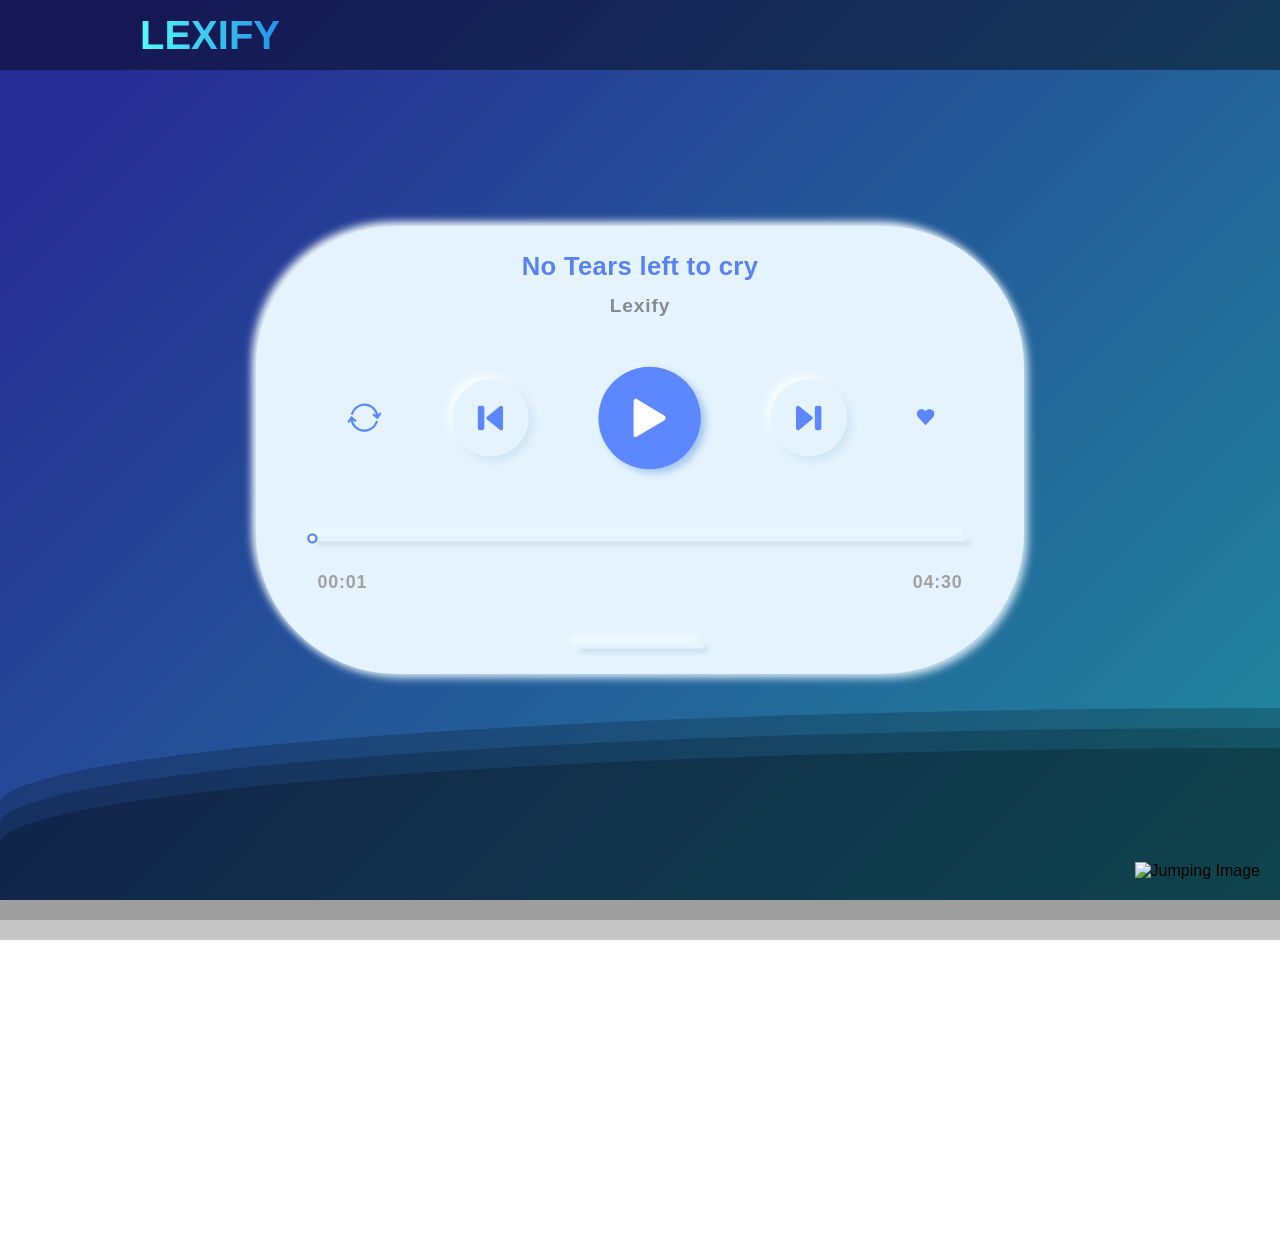
==== index.html @ 8f46570e "Update index.html" ====
<!DOCTYPE html>
<html lang="en">
<head>
    <meta charset="UTF-8">
    <meta name="viewport" content="width=device-width, initial-scale=1.0">
    <title>Lexify</title>
    <link rel="icon" href="logo2.png" />
    <link rel="stylesheet" href="styles.css">
</head>
<body>
    <div>
        <div class="wave"></div>
        <div class="wave"></div>
        <div class="wave"></div>
     </div>

     <nav>
            <div style="display: flex; align-items: center; gap: 0.5rem; margin-left: 2rem;">
                <img id="logo" height="60" alt="" src="logo.png" />
                <p style=" font: bold;   font-size: 40px; font-weight: 600; text-align: center; background: linear-gradient(to right, #50fff9, #2690e6);  background-clip: text !important; color: transparent; ">
                        LEXIFY 
                </p>
            </div>
            <div style="right: 0; display: none;">
              <button onclick="openPopup()">Download</button>
            </div>
     </nav>

     <div class="popup" id="popup">
      <div class="popup-content">
        <span class="close" onclick="closePopup()">&times;</span>
        <h2>Hello, World!</h2>
        <p>    <div id="downloads">
          <button id="1p3" onmouseenter="playAudio('a1p3')" onmouseleave="pauseAudio('a1p3')">
            <a target="__blank" href=""> <img style="border-radius: 10px;" width="50" src="https://cdn.discordapp.com/attachments/984076994910257222/1225071813998936125/logopixlr-image-generator-f81e0c3e-8481-4a9b-91da-b4ec6a9011c91.png?ex=661fcc09&is=660d5709&hm=b9259841d160135ec0e23dbc53025615a7e19242c95a53f97c97e55ad019e1aa&" alt="1.1"></a>
          </button>
          
          <button id="1p2" onmouseenter="playAudio('a1p2')" onmouseleave="pauseAudio('a1p2')">
            <a target="__blank" href=""> <img width="50" src="https://cdn.discordapp.com/attachments/984076994910257222/1225071308820451338/knightjam.png?ex=661fcb90&is=660d5690&hm=3a2874acb60704935d3deb36b8decea8a53952a54b77673a881405b24c74d7c7&" alt="1.2"></a>
          </button>
          
          <button id="1p1" onmouseenter="playAudio('a1p1')" onmouseleave="pauseAudio('a1p1')">
            <a target="__blank" href=""> <img width="50" src="https://cdn.discordapp.com/attachments/984076994910257222/1225071263202939020/jamming.png?ex=661fcb85&is=660d5685&hm=32638ab8a96cc231b32cce009f0e25e0b6315c5fb8d47ac5a228a50202f09365&" alt="1.3"></a>
          </button>
        </div></p>
      </div>
    </div>

    
    <div id="heartsback" style="position: absolute; z-index: 0; opacity: 0.15; display:none"> 
      <svg style="width: 99.95vw; height: 99.605vh" id="hearts" viewBox="-600 -400 1200 800" preserveAspectRatio="xMidYMid slice">
        <defs>
          <symbol  id="heart" viewBox="-69 -16 138 138">
          <path d="M0,12
                   C 50,-30 110,50  0,120
                   C-110,50 -50,-30 0,12z"/>
          </symbol>
      </defs>
      </svg>
    </div>
  
    



<div id="mp3">
    <div class="music-wrapper">
        <div class="player">
          <div class="song-heading">
            <div class="title">No Tears left to cry</div>
            <div class="album-name">Lexify</div>
          </div>
          <div class="music-controls">
            <div class="repeat"><svg viewBox="0 0 512 512" xmlns="http://www.w3.org/2000/svg"><title/><g data-name="1" id="_1">
      <path d="M102.59,341.42a15,15,0,0,1-13.42-8.28,187.41,187.41,0,0,1,35.11-216.86c73.18-73.19,192.26-73.19,265.44,0a15,15,0,0,1-21.21,21.21C307,76,207,76,145.49,137.49A157.45,157.45,0,0,0,116,319.69a15,15,0,0,1-13.4,21.73Z"/>
      <path d="M257,436.61a187.1,187.1,0,0,1-132.72-54.88,15,15,0,1,1,21.21-21.22C207,422,307,422,368.51,360.51A157.45,157.45,0,0,0,398,178.31a15,15,0,0,1,26.82-13.45A187.62,187.62,0,0,1,257,436.61Z"/>
      <path d="M315.21,148.25a15,15,0,0,1-1.47-29.92l47.43-4.73-9.51-47.67a15,15,0,0,1,29.42-5.86L393.82,124a15,15,0,0,1-13.22,17.86l-63.88,6.37C316.21,148.23,315.71,148.25,315.21,148.25Z"/>
      <path d="M147.61,450a15,15,0,0,1-14.7-12.07l-12.74-63.88a15,15,0,0,1,13.23-17.86l63.88-6.37a15,15,0,0,1,3,29.85l-47.43,4.73,9.5,47.67A15,15,0,0,1,147.61,450Z"/></g>
      </svg></div>
            <div class="previous">
              <svg xmlns="http://www.w3.org/2000/svg" width="38" height="36" viewBox="0 0 38 36">
                <g>
                  <path class="a" d="M33,.68l-18.51,15a3,3,0,0,0,0,4.74L33,35.32A3,3,0,0,0,38,33V3.05A3,3,0,0,0,33,.68Z"/>
                  <rect class="a" width="10" height="36" rx="3" ry="3"/>
                </g>
              </svg>
            </div>
            <div class="play">
              <svg class="play-btn" id="Layer_1" style="enable-background:new 0 0 512 512;" version="1.1" viewBox="0 0 512 512" xml:space="preserve" xmlns="http://www.w3.org/2000/svg" xmlns:xlink="http://www.w3.org/1999/xlink">
                <path d="M405.2,232.9L126.8,67.2c-3.4-2-6.9-3.2-10.9-3.2c-10.9,0-19.8,9-19.8,20H96v344h0.1c0,11,8.9,20,19.8,20  c4.1,0,7.5-1.4,11.2-3.4l278.1-165.5c6.6-5.5,10.8-13.8,10.8-23.1C416,246.7,411.8,238.5,405.2,232.9z"/>
              </svg>
              <svg class="pause-btn hide" height="20px" version="1.1" viewBox="0 0 20 20" width="20px" xmlns="http://www.w3.org/2000/svg" xmlns:sketch="http://www.bohemiancoding.com/sketch/ns" xmlns:xlink="http://www.w3.org/1999/xlink"><title/><desc/><defs/><g fill="none" fill-rule="evenodd" id="Page-1" stroke="none" stroke-width="1"><g fill="#000000" id="Icons-AV" transform="translate(-42.000000, -85.000000)"><g id="pause-circle-outline" transform="translate(42.000000, 85.000000)"><path d="M7,14 L9,14 L9,6 L7,6 L7,14 L7,14 Z M10,0 C4.5,0 0,4.5 0,10 C0,15.5 4.5,20 10,20 C15.5,20 20,15.5 20,10 C20,4.5 15.5,0 10,0 L10,0 Z M10,18 C5.6,18 2,14.4 2,10 C2,5.6 5.6,2 10,2 C14.4,2 18,5.6 18,10 C18,14.4 14.4,18 10,18 L10,18 Z M11,14 L13,14 L13,6 L11,6 L11,14 L11,14 Z" id="Shape"/></g></g></g></svg>
            </div>
            <div class="next">
              <svg xmlns="http://www.w3.org/2000/svg" width="38" height="36" viewBox="0 0 38 36">
                <title>17 Next</title>
                <g>
                  <path class="a" d="M5,35.32,23.47,20.37a3,3,0,0,0,0-4.74L5,.68A3,3,0,0,0,0,3.05V33A3,3,0,0,0,5,35.32Z"/>
                  <rect class="a" x="28" width="10" height="36" rx="3" ry="3"/>
                </g>
              </svg>
            </div>
            <div class="favorite" onclick="heartsback()">
              <svg xmlns:rdf="http://www.w3.org/1999/02/22-rdf-syntax-ns#" xmlns="http://www.w3.org/2000/svg" height="24" width="24" version="1.1" xmlns:cc="http://creativecommons.org/ns#" xmlns:dc="http://purl.org/dc/elements/1.1/">
       <g transform="translate(0 -1028.4)">
        <path d="m7 1031.4c-1.5355 0-3.0784 0.5-4.25 1.7-2.3431 2.4-2.2788 6.1 0 8.5l9.25 9.8 9.25-9.8c2.279-2.4 2.343-6.1 0-8.5-2.343-2.3-6.157-2.3-8.5 0l-0.75 0.8-0.75-0.8c-1.172-1.2-2.7145-1.7-4.25-1.7z" fill="#5C87FE"/>
       </g>
      </svg>
            </div>
          </div>
          <div class="audio-control">
            <div class="audio-progress"></div>
          </div>
          <div class="audio-duration">
            <div class="start">00:01</div>
            <div class="end">04:30</div>
          </div>
          <div class="edge"></div>
        </div>
      </div>
      
      <audio id="song" src=""></audio>

</div>


<div>
    <iframe frameborder="0" src="https://itch.io/embed/3571001?linkback=true&amp;border_width=5&amp;bg_color=00073e&amp;fg_color=eeeeee&amp;link_color=0094bc&amp;border_color=003280" width="560" height="175"><a href="https://lexifyco.itch.io/lexify-2">Lexify 2 by LexifyCo</a></iframe>
</div>

    <div>
   <iframe frameborder="0" src="https://itch.io/embed/3954172?border_width=3&amp;bg_color=000414&amp;fg_color=25dfff&amp;link_color=5be2fa&amp;border_color=00c6de" width="556" height="171"><a href="https://lexifyco.itch.io/lexify-3">Lexify 3 by LexifyCo</a></iframe></div>



      <div id="jumpingImage">
        <p id="speechbubble"> Lets go</p> 
        <img width="150"  src="viber.png" alt="Jumping Image">
       
      </div>
     

      <audio  id="a1p1">
        <source src="https://cdn.discordapp.com/attachments/984076994910257222/1225069963405164585/Tokyo_Machine_-_EPIC.mp3?ex=661fca4f&is=660d554f&hm=e29967cccef9f7fcff80e446fbbfb3ab36d0ec68ec46fa9624ad687d4ef68ec1&">
      </audio>
      
      <audio  id="a1p2">
        <source src="https://cdn.discordapp.com/attachments/984076994910257222/1225069982103244810/TheFatRat_-_Monody.mp3?ex=661fca54&is=660d5554&hm=ec88d2d82daedf7302aad551ddf874d49465633b39e36dd0eccd3ef3719a0faf&">
      </audio>
      
      <audio id="a1p3">
        <source src="https://cdn.discordapp.com/attachments/984076994910257222/1225069947076481115/Thunderzone_2.mp3?ex=661fca4c&is=660d554c&hm=89aea88f5c7e5e0034c16004f310cadb9b3458645f36abb5401c841b35712c11&">
      </audio>
   
  


    <script src="scripts.js"></script>
</body>
</html>
---- styles.css ----
* {
    box-sizing: border-box;
    margin: 0;
    padding: 0;
    font: inherit;
  }
body {
    margin: auto;
    font-family: -apple-system, BlinkMacSystemFont, sans-serif;
    overflow: auto;
    background: linear-gradient(315deg, rgb(47, 0, 101) 3%, rgba(60,132,206,1) 38%, rgb(30, 169, 160) 68%, rgb(39, 43, 148) 98%);
    animation: gradient 15s ease infinite;
    background-size: 400% 400%;
    background-attachment: fixed;
    user-select: none;
    max-width: 100vw;
}
nav{
  position: fixed;
  top: 0;
  left: 0;
  right: 0;
  padding: 5px 100px;
  background: rgba(0, 0, 0, 0.425);
  display: flex;
  justify-content: space-between;
  align-items: center;
  z-index: 5;
}

a{
    text-decoration: none;
}
#downloads button{
  background-color: transparent;
  border: none;
}
#downloads button img{

  transition: 0.5s;

}
#downloads button img:hover{
  filter: brightness(0.5);
   scale: 1.1;
  transition: 0.5s;
  }
#downloads{
    display: flex;
    justify-content: space-evenly;
    z-index: 2;
    gap: 10px;
}

button:hover{
    cursor: pointer;
}

#biglogo{
    text-align: center;
}



@keyframes gradient {
    0% {
        background-position: 0% 0%;
    }
    50% {
        background-position: 100% 100%;
    }
    100% {
        background-position: 0% 0%;
    }
}

.wave {
    background: rgba(0, 0, 0, 0.25);
    border-radius: 1000% 1000% 0 0;
    position: fixed;
    width: 200%;
    height: 12em;
    animation: wave 10s -3s linear infinite;
    transform: translate3d(0, 0, 0);
    opacity: 0.8;
    bottom: 0;
    left: 0;
    z-index: -1;
}

.wave:nth-of-type(2) {
    bottom: -1.25em;
    animation: wave 18s linear reverse infinite;
    opacity: 0.8;
}

.wave:nth-of-type(3) {
    bottom: -2.5em;
    animation: wave 20s -1s reverse infinite;
    opacity: 0.9;
}

@keyframes wave {
    2% {
        transform: translateX(1);
    }

    25% {
        transform: translateX(-25%);
    }

    50% {
        transform: translateX(-50%);
    }

    75% {
        transform: translateX(-25%);
    }

    100% {
        transform: translateX(1);
    }
}

#jumpingImage {
    position: fixed;
    bottom: 20px;
    right: 20px;
    animation: jump 0.8s infinite alternate; /* Apply animation */
  }
 #soundwaves{
  position: fixed;
  bottom: 0;
  left: 0;
  width: 100vw;
  opacity: 0.2;
  filter: hue-rotate(90deg);
  background-size: cover;
 
 }
  #speechbubble{
    background-color: white;
    border: 5px solid black;
    border-radius: 10px;
    padding: 10px;
    float: left;
    display: none;
  }

  /* Define animation keyframes */
  @keyframes jump {
    0% {
      transform: translateY(0); /* Initial position */
    }
    100% {
      transform: translateY(-100px); /* Jump up */
    }
  }


  @import url('https://fonts.googleapis.com/css2?family=Acme&display=swap');


#mp3 {
scale: 0.8;
  height: 100vh;
  width: 100vw;
  display: flex;
  justify-content: center;
  align-items: center;
  letter-spacing: 1px;
  font-family: 'Acme', sans-serif;
}
.music-controls>div:hover{
    scale: 1.1;
    transition: ease-in-out;
    transition: 0.3s;
}
.music-controls>div{

    transition: 0.3s;
}

.player {
  height: 35rem;
  width: 60rem;
  background: #E5F3FE;
  box-shadow:  5px 5px 10px #cee3f2, 
             -5px -5px 10px #faffff;
  border-radius: 11rem;
  display: flex;
  flex-direction: column;
  align-items: center;
  justify-content: space-around;
}

.song-heading {
  .title {
    font-size: 2rem;
    font-weight: 600;
    color: #5881F3;
    letter-spacing: 0.4px;
      text-align:center;
  }
  .album-name {
    text-align: center;
    font-size: 1.5rem;
    margin-top: 1rem;
    font-weight: 600;
    color: #858b90;
  }
}

.music-controls {
  display: flex;
  width: 95%;
  justify-content: space-evenly;
  align-items: center;
  .repeat {
    cursor: pointer;
    width: 3rem;
    height: 3rem;
    svg {
      transform: rotate(45deg);
    }
    path {
      fill: #5C87FE;
    }
  }
  .previous, .next {
    cursor: pointer;
    width: 6rem;
    height: 6rem;
    box-shadow: 5px 5px 10px #cee3f2, -5px -5px 10px #faffff;
    padding: 1rem;
    border-radius: 50%;
    display: flex;
    justify-content: center;
    align-items: center;
    &.pressed {
      box-shadow: inset 5px 5px 10px #cee3f2, inset -5px -5px 10px #faffff;
    }
    svg {
      width: 2rem;
      height: 2rem;
      path {
        fill: #5C87FE;
      }
      rect {
        fill: #5C87FE;
      }
    }
  }
  .play {
    cursor: pointer;
    background-color: #5C87FE;
    padding: 2rem;
    border-radius: 50%;
    display: flex;
    align-items: center;
    box-shadow: 6px 5px 9px 0px #a5c6ec;
    svg {
      width: 4rem;
      height: 4rem;
      path {
        fill: #fff;
      }
    }
    &.pressed {
      box-shadow: none;
    }
  }
  .favorite {
    cursor: pointer;
    &.pressed {
      svg path {
        fill: #e74c3c
      }
    }
  }
}

.audio-control {
  width: 85%;
    height: 6px;
    border-radius: 2px;
    background: #E5F3FE;
    box-shadow: 5px 5px 7px 0px #c7dcec, -7px -7px 8px #f2ffff;
    margin: 4px auto;
    cursor: pointer;
  margin-top: 20px;
  .audio-progress {
    width: 0%;
    height: 100%;
    border-radius: 2px;
    position: relative;
    background-color: #5C87FE;
    &:after {
        content: "";
        width: 7px;
        height: 7px;
        border-radius: 50%;
        border: 3px solid #5C87FE;
        background-color: #fff;
        position: absolute;
        top: -4px;
        right: -5px;
      }
  }
}

.audio-duration {
      margin-top: -30px;
    display: flex;
    width: 84%;
    font-size: 1.4rem;
    font-weight: 600;
    color: #A1A1A1;
    letter-spacing: 1px;
  .start {
    flex: 1;
  }
}

.edge {
    width: 10rem;
    height: 7px;
    background: #E5F3FE;
    border-radius: 10px;
    box-shadow: 5px 5px 7px 0px #c7dcec, -7px -7px 8px #f2ffff;
}

.hide {
  display:none;
}

.popup {
  scale: 2;
  z-index: 10;
  display: none;
  position: fixed;
  top: 0;
  left: 0;
  width: 100%;
  height: 100%;
  background-color: rgba(0, 0, 0, 0.5);
}

.popup-content {
  padding: 10px;
 background-color: white;
  position: absolute;
  top: 50%;
  left: 50%;
  transform: translate(-50%, -50%);
  text-align: center;
  color: black;
}

.close {

  float: right;
  top: 10px;
  right: 10px;
  color: rgb(0, 0, 0);
  font-size: 20px;
  cursor: pointer;
}
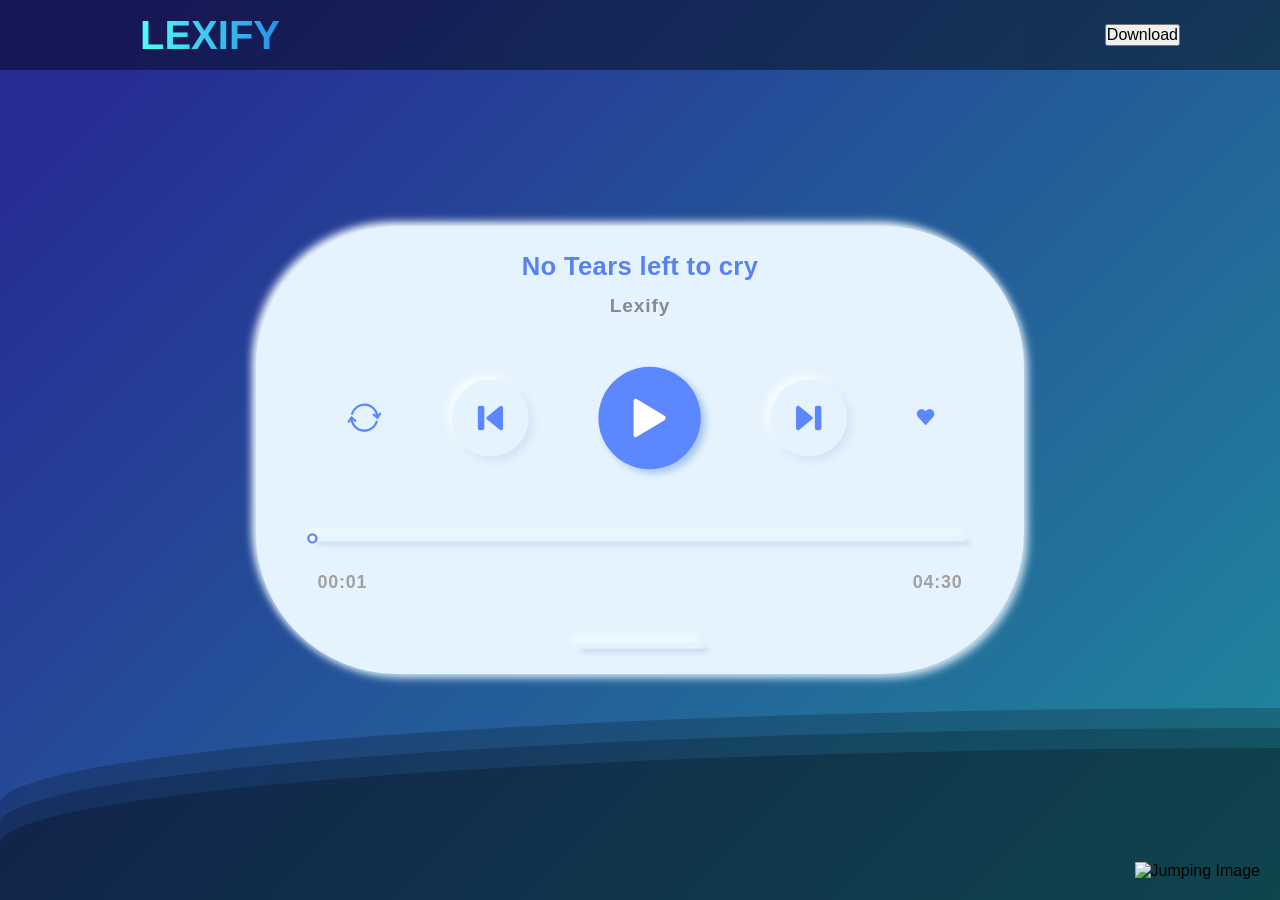
==== commit d692aae9: "Update index.html" ====
--- a/index.html
+++ b/index.html
@@ -21,15 +21,24 @@
                         LEXIFY 
                 </p>
             </div>
-            <div style="right: 0; display: none;">
-              <button onclick="openPopup()">Download</button>
+            <div style="right: 0; ">
+              <button id="downloadBtn" onclick="openPopup()">Download</button>
             </div>
      </nav>
 
-     <div class="popup" id="popup">
-      <div class="popup-content">
-        <span class="close" onclick="closePopup()">&times;</span>
-        <h2>Hello, World!</h2>
+     <div class="popup" id="popup" onclick="closePopup()">
+      <div class="popup-content" onclick="closePopup()">
+        <!-- <span class="close" onclick="closePopup()">&times;</span> -->
+        <div>
+    <iframe frameborder="0" src="https://itch.io/embed/3571001?linkback=true&amp;border_width=5&amp;bg_color=00073e&amp;fg_color=eeeeee&amp;link_color=0094bc&amp;border_color=003280" width="560" height="175"><a href="https://lexifyco.itch.io/lexify-2">Lexify 2 by LexifyCo</a></iframe>
+</div>
+
+    <div>
+   <iframe frameborder="0" src="https://itch.io/embed/3954172?border_width=3&amp;bg_color=000414&amp;fg_color=25dfff&amp;link_color=5be2fa&amp;border_color=00c6de" width="556" height="171"><a href="https://lexifyco.itch.io/lexify-3">Lexify 3 by LexifyCo</a></iframe>
+
+</div>
+        
+        <!-- <h2>Hello, World!</h2>
         <p>    <div id="downloads">
           <button id="1p3" onmouseenter="playAudio('a1p3')" onmouseleave="pauseAudio('a1p3')">
             <a target="__blank" href=""> <img style="border-radius: 10px;" width="50" src="https://cdn.discordapp.com/attachments/984076994910257222/1225071813998936125/logopixlr-image-generator-f81e0c3e-8481-4a9b-91da-b4ec6a9011c91.png?ex=661fcc09&is=660d5709&hm=b9259841d160135ec0e23dbc53025615a7e19242c95a53f97c97e55ad019e1aa&" alt="1.1"></a>
@@ -42,7 +51,7 @@
           <button id="1p1" onmouseenter="playAudio('a1p1')" onmouseleave="pauseAudio('a1p1')">
             <a target="__blank" href=""> <img width="50" src="https://cdn.discordapp.com/attachments/984076994910257222/1225071263202939020/jamming.png?ex=661fcb85&is=660d5685&hm=32638ab8a96cc231b32cce009f0e25e0b6315c5fb8d47ac5a228a50202f09365&" alt="1.3"></a>
           </button>
-        </div></p>
+        </div></p> -->
       </div>
     </div>
 
@@ -124,13 +133,6 @@
 </div>
 
 
-<div>
-    <iframe frameborder="0" src="https://itch.io/embed/3571001?linkback=true&amp;border_width=5&amp;bg_color=00073e&amp;fg_color=eeeeee&amp;link_color=0094bc&amp;border_color=003280" width="560" height="175"><a href="https://lexifyco.itch.io/lexify-2">Lexify 2 by LexifyCo</a></iframe>
-</div>
-
-    <div>
-   <iframe frameborder="0" src="https://itch.io/embed/3954172?border_width=3&amp;bg_color=000414&amp;fg_color=25dfff&amp;link_color=5be2fa&amp;border_color=00c6de" width="556" height="171"><a href="https://lexifyco.itch.io/lexify-3">Lexify 3 by LexifyCo</a></iframe></div>
-
 
 
       <div id="jumpingImage">
@@ -159,4 +161,3 @@
 </body>
 </html>
 
-
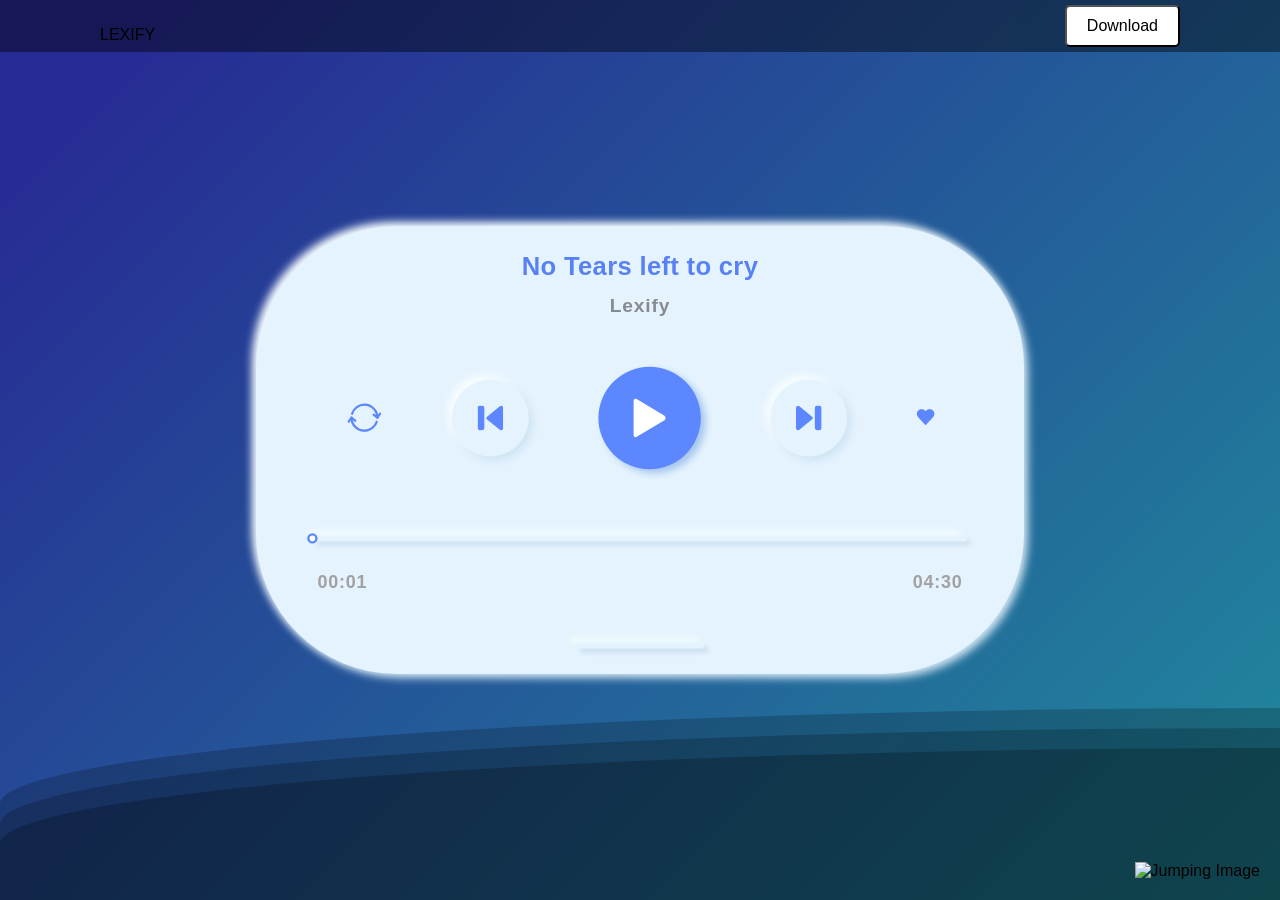
==== commit f50a113f: "Update index.html" ====
--- a/index.html
+++ b/index.html
@@ -14,14 +14,12 @@
         <div class="wave"></div>
      </div>
 
-     <nav>
-            <div style="display: flex; align-items: center; gap: 0.5rem; margin-left: 2rem;">
+    <nav>
+            <div class="nav-brand">
                 <img id="logo" height="60" alt="" src="logo.png" />
-                <p style=" font: bold;   font-size: 40px; font-weight: 600; text-align: center; background: linear-gradient(to right, #50fff9, #2690e6);  background-clip: text !important; color: transparent; ">
-                        LEXIFY 
-                </p>
+                <p class="nav-title">LEXIFY</p>
             </div>
-            <div style="right: 0; ">
+            <div>
               <button id="downloadBtn" onclick="openPopup()">Download</button>
             </div>
      </nav>
--- a/styles.css
+++ b/styles.css
@@ -40,6 +40,8 @@
   transition: 0.5s;
 
 }
+
+
 #downloads button img:hover{
   filter: brightness(0.5);
    scale: 1.1;
@@ -59,7 +61,15 @@
 #biglogo{
     text-align: center;
 }
-
+#downloadBtn{
+    background-color: #ffffff;
+    /* border: none; */
+    padding: 10px 20px;
+    border-radius: 5px;
+    font-size: 16px;
+    cursor: pointer;
+    transition: background-color 0.3s ease;
+}
 
 
 @keyframes gradient {
@@ -200,7 +210,6 @@
     font-weight: 600;
     color: #5881F3;
     letter-spacing: 0.4px;
-      text-align:center;
   }
   .album-name {
     text-align: center;
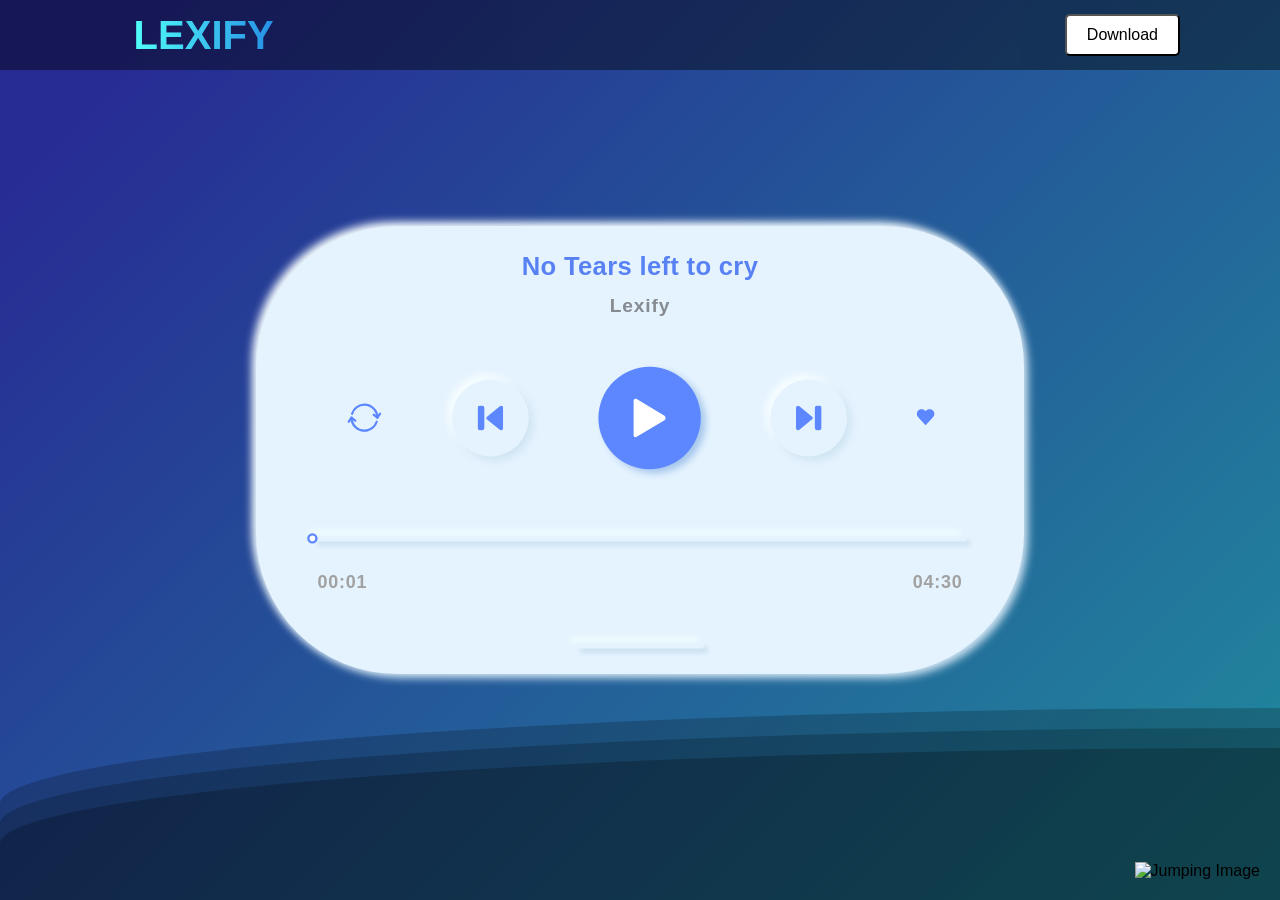
==== commit 1ee578fe: "Update index.html" ====
--- a/index.html
+++ b/index.html
@@ -24,34 +24,18 @@
             </div>
      </nav>
 
-     <div class="popup" id="popup" onclick="closePopup()">
-      <div class="popup-content" onclick="closePopup()">
-        <!-- <span class="close" onclick="closePopup()">&times;</span> -->
-        <div>
-    <iframe frameborder="0" src="https://itch.io/embed/3571001?linkback=true&amp;border_width=5&amp;bg_color=00073e&amp;fg_color=eeeeee&amp;link_color=0094bc&amp;border_color=003280" width="560" height="175"><a href="https://lexifyco.itch.io/lexify-2">Lexify 2 by LexifyCo</a></iframe>
+   <div class="popup" id="popup" onclick="closePopup()">
+ <div class="popup-content" onclick="closePopup()">
+    <!-- <span class="close" onclick="closePopup()">&times;</span> -->
+    <div class="embed-container">
+        <iframe frameborder="0" src="https://itch.io/embed/3571001?linkback=true&amp;border_width=5&amp;bg_color=00073e&amp;fg_color=eeeeee&amp;link_color=0094bc&amp;border_color=003280" width="560" height="175"><a href="https://lexifyco.itch.io/lexify-2">Lexify 2 by LexifyCo</a></iframe>
+    </div>
+
+    <div class="embed-container">
+        <iframe frameborder="0" src="https://itch.io/embed/3954172?border_width=3&amp;bg_color=000414&amp;fg_color=25dfff&amp;link_color=5be2fa&amp;border_color=00c6de" width="556" height="171"><a href="https://lexifyco.itch.io/lexify-3">Lexify 3 by LexifyCo</a></iframe>
+    </div>
+ </div>
 </div>
-
-    <div>
-   <iframe frameborder="0" src="https://itch.io/embed/3954172?border_width=3&amp;bg_color=000414&amp;fg_color=25dfff&amp;link_color=5be2fa&amp;border_color=00c6de" width="556" height="171"><a href="https://lexifyco.itch.io/lexify-3">Lexify 3 by LexifyCo</a></iframe>
-
-</div>
-        
-        <!-- <h2>Hello, World!</h2>
-        <p>    <div id="downloads">
-          <button id="1p3" onmouseenter="playAudio('a1p3')" onmouseleave="pauseAudio('a1p3')">
-            <a target="__blank" href=""> <img style="border-radius: 10px;" width="50" src="https://cdn.discordapp.com/attachments/984076994910257222/1225071813998936125/logopixlr-image-generator-f81e0c3e-8481-4a9b-91da-b4ec6a9011c91.png?ex=661fcc09&is=660d5709&hm=b9259841d160135ec0e23dbc53025615a7e19242c95a53f97c97e55ad019e1aa&" alt="1.1"></a>
-          </button>
-          
-          <button id="1p2" onmouseenter="playAudio('a1p2')" onmouseleave="pauseAudio('a1p2')">
-            <a target="__blank" href=""> <img width="50" src="https://cdn.discordapp.com/attachments/984076994910257222/1225071308820451338/knightjam.png?ex=661fcb90&is=660d5690&hm=3a2874acb60704935d3deb36b8decea8a53952a54b77673a881405b24c74d7c7&" alt="1.2"></a>
-          </button>
-          
-          <button id="1p1" onmouseenter="playAudio('a1p1')" onmouseleave="pauseAudio('a1p1')">
-            <a target="__blank" href=""> <img width="50" src="https://cdn.discordapp.com/attachments/984076994910257222/1225071263202939020/jamming.png?ex=661fcb85&is=660d5685&hm=32638ab8a96cc231b32cce009f0e25e0b6315c5fb8d47ac5a228a50202f09365&" alt="1.3"></a>
-          </button>
-        </div></p> -->
-      </div>
-    </div>
 
     
     <div id="heartsback" style="position: absolute; z-index: 0; opacity: 0.15; display:none"> 
--- a/styles.css
+++ b/styles.css
@@ -26,6 +26,24 @@
   justify-content: space-between;
   align-items: center;
   z-index: 5;
+}
+
+.nav-brand {
+    display: flex;
+    align-items: center;
+    gap: 0.5rem;
+    /* Replaces the hardstuck margin-left with flexible spacing */
+    margin-left: 2vw; 
+}
+
+.nav-title {
+    font-size: 40px;
+    font-weight: 600;
+    text-align: center;
+    background: linear-gradient(to right, #50fff9, #2690e6);
+    -webkit-background-clip: text;
+    background-clip: text;
+    color: transparent;
 }
 
 a{
@@ -375,3 +393,11 @@
   font-size: 20px;
   cursor: pointer;
 }
+
+@media (max-width: 768px) {
+  #mp3 {
+    transform: scale(0.5);
+    /* Centers the scaled player so it doesn't leave a massive empty gap */
+    transform-origin: center center; 
+  }
+}
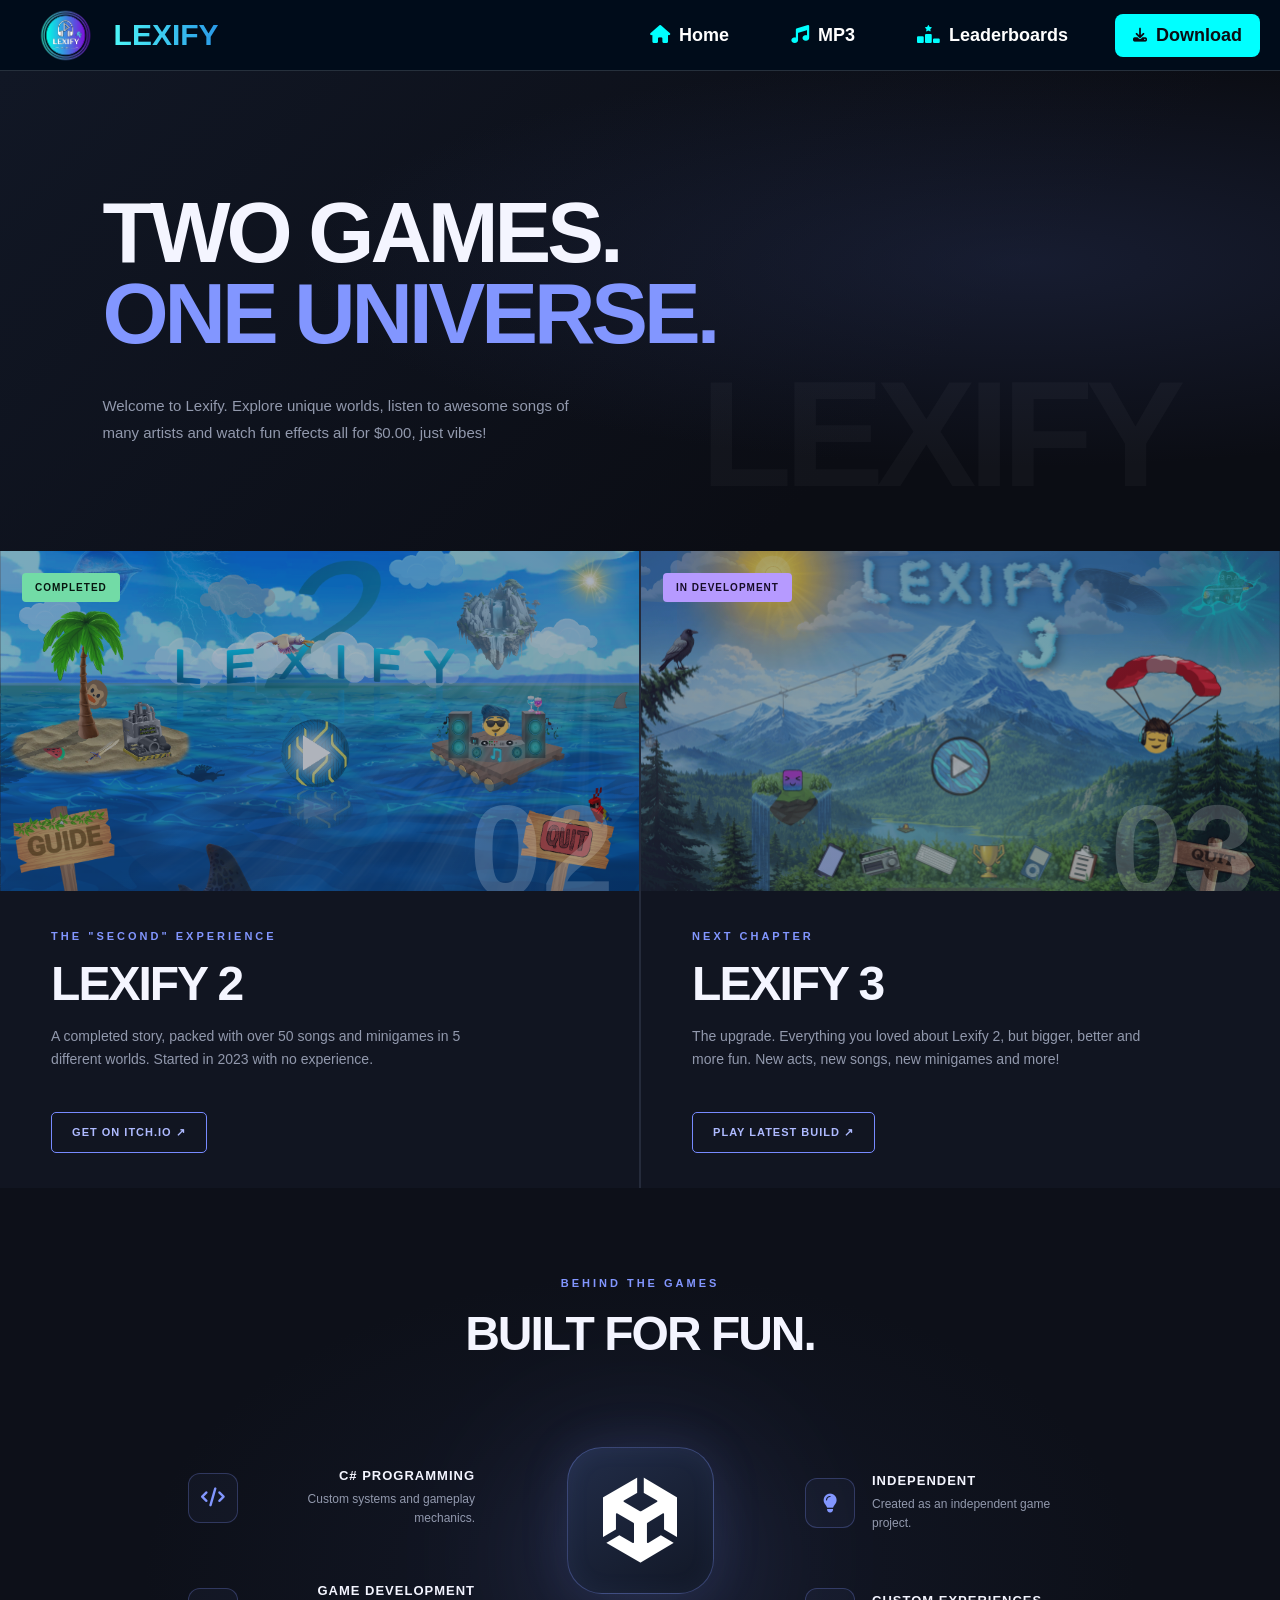
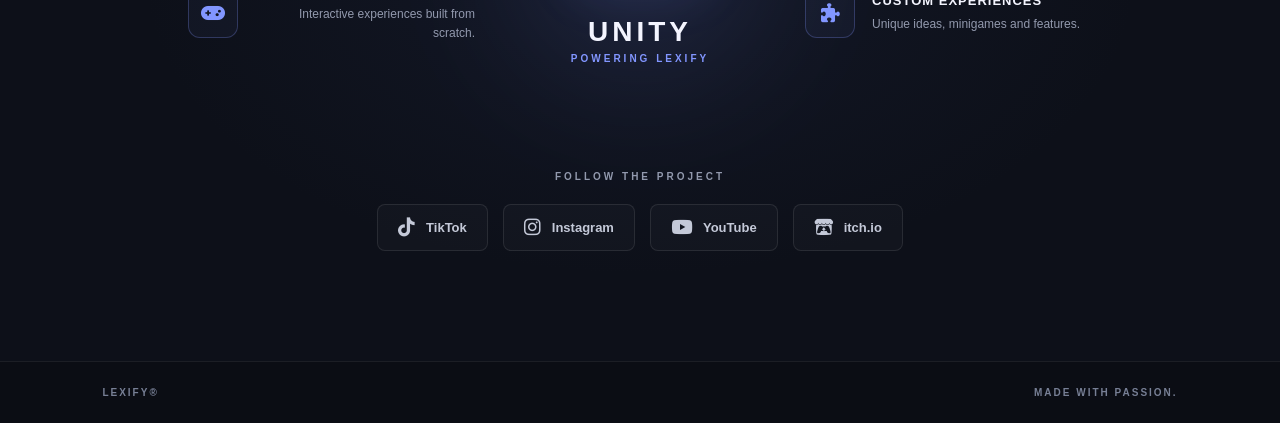
==== commit 4945c846: "remade" ====
--- a/index.html
+++ b/index.html
@@ -1,145 +1,217 @@
-<!DOCTYPE html>
+<!doctype html>
 <html lang="en">
-<head>
-    <meta charset="UTF-8">
-    <meta name="viewport" content="width=device-width, initial-scale=1.0">
+  <head>
+    <meta charset="UTF-8" />
+    <meta name="viewport" content="width=device-width, initial-scale=1.0" />
     <title>Lexify</title>
-    <link rel="icon" href="logo2.png" />
-    <link rel="stylesheet" href="styles.css">
-</head>
-<body>
-    <div>
-        <div class="wave"></div>
-        <div class="wave"></div>
-        <div class="wave"></div>
-     </div>
-
-    <nav>
-            <div class="nav-brand">
-                <img id="logo" height="60" alt="" src="logo.png" />
-                <p class="nav-title">LEXIFY</p>
-            </div>
-            <div>
-              <button id="downloadBtn" onclick="openPopup()">Download</button>
-            </div>
-     </nav>
-
-   <div class="popup" id="popup" onclick="closePopup()">
- <div class="popup-content" onclick="closePopup()">
-    <!-- <span class="close" onclick="closePopup()">&times;</span> -->
-    <div class="embed-container">
-        <iframe frameborder="0" src="https://itch.io/embed/3571001?linkback=true&amp;border_width=5&amp;bg_color=00073e&amp;fg_color=eeeeee&amp;link_color=0094bc&amp;border_color=003280" width="560" height="175"><a href="https://lexifyco.itch.io/lexify-2">Lexify 2 by LexifyCo</a></iframe>
+    <link rel="icon" href="../logo2.png" />
+    <link rel="stylesheet" href="index.css" />
+    <link rel="stylesheet"
+href="https://cdnjs.cloudflare.com/ajax/libs/font-awesome/6.7.2/css/all.min.css">
+  </head>
+  <body>
+    <div id="navbar"></div>
+
+<main class="home">
+
+    <!-- INTRO -->
+    <section class="hero">
+        <!-- <span class="hero-tag">INDEPENDENT GAME DEVELOPMENT</span> -->
+
+        <h1>
+            TWO GAMES.<br>
+            <span>ONE UNIVERSE.</span>
+        </h1>
+
+        <p>
+            Welcome to Lexify. Explore unique worlds, listen to awesome songs of many artists and watch fun effects all for $0.00, just vibes!
+        </p>
+
+        <!-- <a href="#games" class="hero-button">EXPLORE GAMES ↓</a> -->
+
+        <div class="hero-decoration">LEXIFY</div>
+    </section>
+
+
+    <!-- GAMES -->
+    <section class="games" id="games">
+
+        <!-- LEXIFY 2 -->
+        <article class="game-card game-two">
+
+            <div class="game-art">
+                <img src="art2.png" alt="LEXIFY 2 artwork">
+                <span class="game-number">02</span>
+                <span class="game-status">COMPLETED</span>
+            </div>
+
+            <div class="game-info">
+                <span class="game-label">THE "SECOND" EXPERIENCE</span>
+
+                <h2>LEXIFY 2</h2>
+
+                <p>
+                    A completed story, packed with over 50 songs and minigames in 5 different worlds. Started in 2023 with no experience.
+                </p>
+
+                <a href="https://lexifyco.itch.io/lexify-2"
+                   target="_blank"
+                   class="game-button">
+                    GET ON ITCH.IO ↗
+                </a>
+            </div>
+
+        </article>
+
+
+        <!-- LEXIFY 3 -->
+        <article class="game-card game-three">
+
+            <div class="game-art">
+                <img src="art3.png" alt="LEXIFY 3 artwork">
+                <span class="game-number">03</span>
+                <span class="game-status ongoing">IN DEVELOPMENT</span>
+            </div>
+
+            <div class="game-info">
+                <span class="game-label">NEXT CHAPTER</span>
+
+                <h2>LEXIFY 3</h2>
+
+                <p>
+                    The upgrade. Everything you loved about Lexify 2, but bigger, better and more fun. New acts, new songs, new minigames 
+                    and more!
+                </p>
+
+                <a href="https://lexifyco.itch.io/lexify-3"
+                   target="_blank"
+                   class="game-button">
+                    PLAY LATEST BUILD ↗
+                </a>
+            </div>
+
+        </article>
+
+    </section>
+
+
+   
+<!-- ABOUT / TECHNOLOGY -->
+<section class="about">
+
+    <div class="about-heading">
+        <span>BEHIND THE GAMES</span>
+        <h2>BUILT FOR FUN.</h2>
     </div>
 
-    <div class="embed-container">
-        <iframe frameborder="0" src="https://itch.io/embed/3954172?border_width=3&amp;bg_color=000414&amp;fg_color=25dfff&amp;link_color=5be2fa&amp;border_color=00c6de" width="556" height="171"><a href="https://lexifyco.itch.io/lexify-3">Lexify 3 by LexifyCo</a></iframe>
+    <div class="tech-showcase">
+
+        <!-- LEFT SIDE -->
+        <div class="tech-side tech-left">
+
+            <div class="tech-point">
+                <i class="fa-solid fa-code"></i>
+                <div>
+                    <h3>C# PROGRAMMING</h3>
+                    <p>Custom systems and gameplay mechanics.</p>
+                </div>
+            </div>
+
+            <div class="tech-point">
+                <i class="fa-solid fa-gamepad"></i>
+                <div>
+                    <h3>GAME DEVELOPMENT</h3>
+                    <p>Interactive experiences built from scratch.</p>
+                </div>
+            </div>
+
+        </div>
+
+
+        <!-- CENTER -->
+        <div class="unity-center">
+
+            <div class="unity-glow"></div>
+
+            <div class="unity-logo">
+                <i class="fa-brands fa-unity"></i>
+            </div>
+
+            <h2>UNITY</h2>
+            <span>POWERING LEXIFY</span>
+
+        </div>
+
+
+        <!-- RIGHT SIDE -->
+        <div class="tech-side tech-right">
+
+            <div class="tech-point">
+                <i class="fa-solid fa-lightbulb"></i>
+                <div>
+                    <h3>INDEPENDENT</h3>
+                    <p>Created as an independent game project.</p>
+                </div>
+            </div>
+
+            <div class="tech-point">
+                <i class="fa-solid fa-puzzle-piece"></i>
+                <div>
+                    <h3>CUSTOM EXPERIENCES</h3>
+                    <p>Unique ideas, minigames and features.</p>
+                </div>
+            </div>
+
+        </div>
+
     </div>
- </div>
+
+
+    
+<div class="socials">
+
+    <span class="socials-label">FOLLOW THE PROJECT</span>
+
+    <div class="social-links">
+
+        <a href="https://www.tiktok.com/@lexifytheplaylist" target="_blank" class="social-link tiktok">
+            <i class="fa-brands fa-tiktok"></i>
+            <span>TikTok</span>
+        </a>
+
+        <a href="https://www.instagram.com/alex.iliev111/" target="_blank" class="social-link instagram">
+            <i class="fa-brands fa-instagram"></i>
+            <span>Instagram</span>
+        </a>
+
+        <a href="https://www.youtube.com/@alexiliev111" target="_blank" class="social-link youtube">
+            <i class="fa-brands fa-youtube"></i>
+            <span>YouTube</span>
+        </a>
+
+        <a href="https://lexifyco.itch.io/" target="_blank" class="social-link itch">
+            <i class="fa-brands fa-itch-io"></i>
+            <span>itch.io</span>
+        </a>
+
+    </div>
+
 </div>
 
+
+</section>
+
+
+
+    <!-- FOOTER -->
+    <footer class="home-footer">
+        <span>LEXIFY®</span>
+        <span>MADE WITH PASSION.</span>
+    </footer>
+
+</main>
+
     
-    <div id="heartsback" style="position: absolute; z-index: 0; opacity: 0.15; display:none"> 
-      <svg style="width: 99.95vw; height: 99.605vh" id="hearts" viewBox="-600 -400 1200 800" preserveAspectRatio="xMidYMid slice">
-        <defs>
-          <symbol  id="heart" viewBox="-69 -16 138 138">
-          <path d="M0,12
-                   C 50,-30 110,50  0,120
-                   C-110,50 -50,-30 0,12z"/>
-          </symbol>
-      </defs>
-      </svg>
-    </div>
-  
-    
-
-
-
-<div id="mp3">
-    <div class="music-wrapper">
-        <div class="player">
-          <div class="song-heading">
-            <div class="title">No Tears left to cry</div>
-            <div class="album-name">Lexify</div>
-          </div>
-          <div class="music-controls">
-            <div class="repeat"><svg viewBox="0 0 512 512" xmlns="http://www.w3.org/2000/svg"><title/><g data-name="1" id="_1">
-      <path d="M102.59,341.42a15,15,0,0,1-13.42-8.28,187.41,187.41,0,0,1,35.11-216.86c73.18-73.19,192.26-73.19,265.44,0a15,15,0,0,1-21.21,21.21C307,76,207,76,145.49,137.49A157.45,157.45,0,0,0,116,319.69a15,15,0,0,1-13.4,21.73Z"/>
-      <path d="M257,436.61a187.1,187.1,0,0,1-132.72-54.88,15,15,0,1,1,21.21-21.22C207,422,307,422,368.51,360.51A157.45,157.45,0,0,0,398,178.31a15,15,0,0,1,26.82-13.45A187.62,187.62,0,0,1,257,436.61Z"/>
-      <path d="M315.21,148.25a15,15,0,0,1-1.47-29.92l47.43-4.73-9.51-47.67a15,15,0,0,1,29.42-5.86L393.82,124a15,15,0,0,1-13.22,17.86l-63.88,6.37C316.21,148.23,315.71,148.25,315.21,148.25Z"/>
-      <path d="M147.61,450a15,15,0,0,1-14.7-12.07l-12.74-63.88a15,15,0,0,1,13.23-17.86l63.88-6.37a15,15,0,0,1,3,29.85l-47.43,4.73,9.5,47.67A15,15,0,0,1,147.61,450Z"/></g>
-      </svg></div>
-            <div class="previous">
-              <svg xmlns="http://www.w3.org/2000/svg" width="38" height="36" viewBox="0 0 38 36">
-                <g>
-                  <path class="a" d="M33,.68l-18.51,15a3,3,0,0,0,0,4.74L33,35.32A3,3,0,0,0,38,33V3.05A3,3,0,0,0,33,.68Z"/>
-                  <rect class="a" width="10" height="36" rx="3" ry="3"/>
-                </g>
-              </svg>
-            </div>
-            <div class="play">
-              <svg class="play-btn" id="Layer_1" style="enable-background:new 0 0 512 512;" version="1.1" viewBox="0 0 512 512" xml:space="preserve" xmlns="http://www.w3.org/2000/svg" xmlns:xlink="http://www.w3.org/1999/xlink">
-                <path d="M405.2,232.9L126.8,67.2c-3.4-2-6.9-3.2-10.9-3.2c-10.9,0-19.8,9-19.8,20H96v344h0.1c0,11,8.9,20,19.8,20  c4.1,0,7.5-1.4,11.2-3.4l278.1-165.5c6.6-5.5,10.8-13.8,10.8-23.1C416,246.7,411.8,238.5,405.2,232.9z"/>
-              </svg>
-              <svg class="pause-btn hide" height="20px" version="1.1" viewBox="0 0 20 20" width="20px" xmlns="http://www.w3.org/2000/svg" xmlns:sketch="http://www.bohemiancoding.com/sketch/ns" xmlns:xlink="http://www.w3.org/1999/xlink"><title/><desc/><defs/><g fill="none" fill-rule="evenodd" id="Page-1" stroke="none" stroke-width="1"><g fill="#000000" id="Icons-AV" transform="translate(-42.000000, -85.000000)"><g id="pause-circle-outline" transform="translate(42.000000, 85.000000)"><path d="M7,14 L9,14 L9,6 L7,6 L7,14 L7,14 Z M10,0 C4.5,0 0,4.5 0,10 C0,15.5 4.5,20 10,20 C15.5,20 20,15.5 20,10 C20,4.5 15.5,0 10,0 L10,0 Z M10,18 C5.6,18 2,14.4 2,10 C2,5.6 5.6,2 10,2 C14.4,2 18,5.6 18,10 C18,14.4 14.4,18 10,18 L10,18 Z M11,14 L13,14 L13,6 L11,6 L11,14 L11,14 Z" id="Shape"/></g></g></g></svg>
-            </div>
-            <div class="next">
-              <svg xmlns="http://www.w3.org/2000/svg" width="38" height="36" viewBox="0 0 38 36">
-                <title>17 Next</title>
-                <g>
-                  <path class="a" d="M5,35.32,23.47,20.37a3,3,0,0,0,0-4.74L5,.68A3,3,0,0,0,0,3.05V33A3,3,0,0,0,5,35.32Z"/>
-                  <rect class="a" x="28" width="10" height="36" rx="3" ry="3"/>
-                </g>
-              </svg>
-            </div>
-            <div class="favorite" onclick="heartsback()">
-              <svg xmlns:rdf="http://www.w3.org/1999/02/22-rdf-syntax-ns#" xmlns="http://www.w3.org/2000/svg" height="24" width="24" version="1.1" xmlns:cc="http://creativecommons.org/ns#" xmlns:dc="http://purl.org/dc/elements/1.1/">
-       <g transform="translate(0 -1028.4)">
-        <path d="m7 1031.4c-1.5355 0-3.0784 0.5-4.25 1.7-2.3431 2.4-2.2788 6.1 0 8.5l9.25 9.8 9.25-9.8c2.279-2.4 2.343-6.1 0-8.5-2.343-2.3-6.157-2.3-8.5 0l-0.75 0.8-0.75-0.8c-1.172-1.2-2.7145-1.7-4.25-1.7z" fill="#5C87FE"/>
-       </g>
-      </svg>
-            </div>
-          </div>
-          <div class="audio-control">
-            <div class="audio-progress"></div>
-          </div>
-          <div class="audio-duration">
-            <div class="start">00:01</div>
-            <div class="end">04:30</div>
-          </div>
-          <div class="edge"></div>
-        </div>
-      </div>
-      
-      <audio id="song" src=""></audio>
-
-</div>
-
-
-
-
-      <div id="jumpingImage">
-        <p id="speechbubble"> Lets go</p> 
-        <img width="150"  src="viber.png" alt="Jumping Image">
-       
-      </div>
-     
-
-      <audio  id="a1p1">
-        <source src="https://cdn.discordapp.com/attachments/984076994910257222/1225069963405164585/Tokyo_Machine_-_EPIC.mp3?ex=661fca4f&is=660d554f&hm=e29967cccef9f7fcff80e446fbbfb3ab36d0ec68ec46fa9624ad687d4ef68ec1&">
-      </audio>
-      
-      <audio  id="a1p2">
-        <source src="https://cdn.discordapp.com/attachments/984076994910257222/1225069982103244810/TheFatRat_-_Monody.mp3?ex=661fca54&is=660d5554&hm=ec88d2d82daedf7302aad551ddf874d49465633b39e36dd0eccd3ef3719a0faf&">
-      </audio>
-      
-      <audio id="a1p3">
-        <source src="https://cdn.discordapp.com/attachments/984076994910257222/1225069947076481115/Thunderzone_2.mp3?ex=661fca4c&is=660d554c&hm=89aea88f5c7e5e0034c16004f310cadb9b3458645f36abb5401c841b35712c11&">
-      </audio>
-   
-  
-
-
-    <script src="scripts.js"></script>
-</body>
+    <script src="index.js"></script>
+  </body>
 </html>
-
--- a/index.css
+++ b/index.css
@@ -0,0 +1,895 @@
+:root {
+  --bg-color: rgb(19, 19, 19);
+  --nav-color: #000c1a;
+  --accent-color: aqua;
+  --secondary-color: rgb(0, 46, 72);
+  --text-color: white;
+}
+
+body {
+  background-color: var(--bg-color);
+  margin: 0;
+  font-family: -apple-system, BlinkMacSystemFont, sans-serif;
+
+     background-image:
+        linear-gradient(rgba(0, 0, 0, 0.5), rgba(0, 0, 0, 0.5)),
+        url("background.jpg");
+    background-size: cover;
+    background-position: center;
+    background-repeat: no-repeat;
+    background-attachment: fixed;
+}
+
+button:hover {
+  cursor: pointer;
+}
+
+
+nav {
+  padding: 5px 10px;
+  min-height: 60px;
+  box-sizing: border-box;
+
+  display: flex;
+  flex-direction: row;
+  align-items: center;
+  justify-content: space-between;
+
+  background-color: var(--nav-color);
+  backdrop-filter: blur(12px);
+  -webkit-backdrop-filter: blur(12px);
+  border-bottom: 1px solid rgba(255, 255, 255, 0.15);
+}
+
+nav ul {
+  list-style-type: none;
+  display: flex;
+  align-items: center;
+  justify-content: flex-end;
+  gap: 20px;
+  margin: 0;
+  padding: 0;
+ 
+}
+nav ul li {
+  margin: 0 10px;
+}
+nav a:hover,
+nav a:focus-visible {
+  color: var(--accent-color);
+  background-color: var(--secondary-color);
+  border-radius: 5px;
+}
+
+.nav-brand {
+  display: flex;
+    align-items: center;
+    gap: 0.5rem;
+  
+    margin-left: 2vw;  
+}
+
+.nav-title {
+  font-size: 30px;
+  font-weight: 600;
+  text-align: center;
+  background: linear-gradient(to right, #50fff9, #2690e6);
+  -webkit-background-clip: text;
+  background-clip: text;
+  color: transparent;
+  margin: 0;
+}
+
+
+a {
+  text-decoration: none;
+  color: white;
+  font-size: 20px;
+  padding: 10px;
+}
+
+#downloadBtn{
+    background-color: #00bdf1;
+    /* border: none; */
+    padding: 10px 20px;
+    border-radius: 10px;
+    font-size: 20px;
+    cursor: pointer;
+    transition: background-color 0.1s ease;
+    color: white;
+    border: none;
+}
+#downloadBtn:hover {
+    background-color: #97daff;
+    color:#00171e
+}
+
+/* Hamburger button - hidden on desktop */
+.menu-toggle {
+  display: none;
+  background: none;
+  border: none;
+  color: white;
+  font-size: 30px;
+  cursor: pointer;
+}
+
+/* Mobile navbar */
+@media screen and (max-width: 768px) {
+
+  nav {
+    position: relative;
+    justify-content: space-between;
+  }
+
+  .nav-brand {
+    margin-left: 0;
+  }
+
+  .menu-toggle {
+    display: block;
+  }
+
+  nav ul {
+    display: none;
+    position: absolute;
+    top: 100%;
+    left: 0;
+    width: 100%;
+    box-sizing: border-box;
+
+    flex-direction: column;
+    align-items: center;
+    gap: 15px;
+
+    padding: 20px 0;
+    margin: 0;
+    background-color: var(--nav-color);
+    border-bottom: 1px solid rgba(255, 255, 255, 0.15);
+    z-index: 1000;
+  }
+
+  nav ul.active {
+    display: flex;
+  }
+
+  nav ul li {
+    margin: 0;
+  }
+}
+
+
+/* NAV LINKS */
+
+nav ul {
+    gap: 12px;
+}
+
+.nav-link {
+    display: flex;
+    align-items: center;
+    gap: 9px;
+    text-decoration: none;
+    color: white;
+    padding: 11px 15px;
+    border-radius: 8px;
+    font-size: 18px;
+    font-weight: 600;
+    transition: 0.25s;
+}
+
+.nav-link i {
+    font-size: 18px;
+    color: var(--accent-color);
+    transition: 0.25s;
+}
+
+.nav-link:hover {
+    background: rgba(130, 150, 255, 0.12);
+    color: white;
+    transform: translateY(-2px);
+}
+
+.nav-link:hover i {
+    transform: scale(1.15);
+}
+
+
+/* DOWNLOAD BUTTON */
+
+#downloadBtn {
+    display: flex;
+    align-items: center;
+    gap: 9px;
+    padding: 11px 18px;
+    border: none;
+    border-radius: 8px;
+    background: var(--accent-color);
+    color: #0b0d14;
+    font-size: 18px;
+    font-weight: 800;
+    cursor: pointer;
+    transition: 0.25s;
+}
+
+#downloadBtn:hover {
+    transform: translateY(-2px);
+    box-shadow: 0 5px 20px rgba(130, 150, 255, 0.3);
+}
+
+#downloadBtn i {
+    font-size: 14px;
+}
+
+
+/* MOBILE MENU BUTTON */
+
+.menu-toggle {
+    border: 1px solid rgba(255,255,255,0.12);
+    background: rgba(255,255,255,0.06);
+    color: white;
+    border-radius: 8px;
+    padding: 10px 13px;
+    font-size: 18px;
+    cursor: pointer;
+    transition: 0.25s;
+}
+
+.menu-toggle:hover {
+    background: rgba(130,150,255,0.15);
+}
+
+
+/* MOBILE */
+
+@media screen and (max-width: 768px) {
+
+    nav ul {
+        gap: 8px;
+        padding: 18px;
+    }
+
+    .nav-link {
+        width: 100%;
+        justify-content: center;
+        box-sizing: border-box;
+    }
+
+    #downloadBtn {
+        width: 100%;
+        justify-content: center;
+    }
+}
+
+
+
+
+
+.hide {
+  display: none;
+}
+
+.popup {
+  scale: 2;
+  z-index: 10;
+  display: none;
+  position: fixed;
+  top: 0;
+  left: 0;
+  width: 100%;
+  height: 100%;
+  background-color: rgba(0, 0, 0, 0.5);
+}
+
+.popup-content {
+  padding: 10px;
+  background-color: white;
+  position: absolute;
+  top: 50%;
+  left: 50%;
+  transform: translate(-50%, -50%);
+  text-align: center;
+  color: black;
+}
+
+.close {
+  float: right;
+  top: 10px;
+  right: 10px;
+  color: rgb(0, 0, 0);
+  font-size: 20px;
+  cursor: pointer;
+}
+
+@media (max-width: 768px) {
+  #mp3 {
+    transform: scale(0.5);
+    /* Centers the scaled player so it doesn't leave a massive empty gap */
+    transform-origin: center center;
+  }
+     .popup-content {
+        width: 90%;
+        padding: 5px;
+        scale: 0.8;
+    }
+}
+
+
+
+
+
+
+/* MAIN */
+
+.home {
+    --home-bg: #0b0d14;
+    --home-text: #f4f5ff;
+    --home-muted: #9299ad;
+    --home-accent: #8296ff;
+
+    background: var(--home-bg);
+    color: var(--home-text);
+    overflow: hidden;
+}
+
+
+/* HERO */
+
+.hero {
+    min-height: 430px;
+    padding: 100px 8% 90px;
+    box-sizing: border-box;
+    position: relative;
+    display: flex;
+    flex-direction: column;
+    align-items: flex-start;
+    justify-content: center;
+    background:
+        radial-gradient(ellipse at 80% 40%, #29345c66, transparent 50%),
+        linear-gradient(135deg, #111725, #0b0d14 70%);
+}
+
+.hero-tag,
+.game-label,
+.about-heading > span {
+    color: var(--home-accent);
+    font-size: 11px;
+    font-weight: 800;
+    letter-spacing: 3px;
+}
+
+.hero h1 {
+    font-size: clamp(42px, 7vw, 85px);
+    line-height: 0.95;
+    letter-spacing: -4px;
+    margin: 22px 0;
+    font-weight: 900;
+}
+
+.hero h1 span {
+    color: var(--home-accent);
+}
+
+.hero p {
+    color: var(--home-muted);
+    max-width: 480px;
+    line-height: 1.8;
+    font-size: 15px;
+}
+
+.hero-button {
+    margin-top: 22px;
+    padding: 14px 24px;
+    background: var(--home-accent);
+    color: #090d19;
+    text-decoration: none;
+    font-weight: 900;
+    font-size: 12px;
+    border-radius: 6px;
+    transition: 0.25s;
+}
+
+.hero-button:hover {
+    transform: translateY(-4px);
+    box-shadow: 0 8px 30px #8296ff55;
+}
+
+.hero-decoration {
+    position: absolute;
+    right: 8%;
+    bottom: 30px;
+    font-size: clamp(50px, 12vw, 150px);
+    font-weight: 900;
+    color: #ffffff08;
+    letter-spacing: -8px;
+    pointer-events: none;
+}
+
+
+/* GAME CARDS */
+
+.games {
+    display: grid;
+    grid-template-columns: 1fr 1fr;
+    gap: 2px;
+    background: #252b3b;
+}
+
+.game-card {
+    min-width: 0;
+    background: #111521;
+    transition: background 0.3s;
+}
+
+.game-two:hover {
+    background: #18213a;
+}
+
+.game-three:hover {
+    background: #21182f;
+}
+
+
+/* GAME ART */
+
+.game-art {
+    height: 340px;
+    position: relative;
+    overflow: hidden;
+    background: linear-gradient(135deg, #27385c, #111521);
+}
+
+.game-three .game-art {
+    background: linear-gradient(135deg, #45305e, #111521);
+}
+
+.game-art img {
+    width: 100%;
+    height: 100%;
+    object-fit: cover;
+    opacity: 0.65;
+    transition: 0.5s;
+}
+
+.game-card:hover .game-art img {
+    transform: scale(1.05);
+    opacity: 0.85;
+}
+
+.game-number {
+    position: absolute;
+    right: 25px;
+    bottom: -25px;
+    font-size: 130px;
+    font-weight: 900;
+    color: #ffffff30;
+    line-height: 1;
+}
+
+.game-status {
+    position: absolute;
+    top: 22px;
+    left: 22px;
+    padding: 9px 13px;
+    background: #72dba6;
+    color: #07160f;
+    font-size: 10px;
+    font-weight: 900;
+    letter-spacing: 1px;
+    border-radius: 4px;
+}
+
+.game-status.ongoing {
+    background: #b69aff;
+    color: #170d28;
+}
+
+
+/* GAME INFO */
+
+.game-info {
+    padding: 35px 8%;
+}
+
+.game-info h2 {
+    font-size: clamp(30px, 4vw, 48px);
+    margin: 12px 0;
+    font-weight: 900;
+    letter-spacing: -2px;
+}
+
+.game-info p {
+    max-width: 450px;
+    min-height: 55px;
+    color: var(--home-muted);
+    line-height: 1.7;
+    font-size: 14px;
+}
+
+.game-button {
+    display: inline-block;
+    margin-top: 18px;
+    padding: 13px 20px;
+    border: 1px solid #778aff;
+    border-radius: 5px;
+    color: #aebaff;
+    text-decoration: none;
+    font-size: 11px;
+    font-weight: 900;
+    letter-spacing: 1px;
+    transition: 0.25s;
+}
+
+.game-button:hover {
+    background: #8296ff;
+    color: #090d19;
+}
+
+
+/* ABOUT */
+
+
+/* ABOUT / UNITY SHOWCASE */
+
+.about {
+    padding: 85px 8% 110px;
+    background:
+        radial-gradient(ellipse at center, #29345a35, transparent 55%),
+        #0d1019;
+    overflow: hidden;
+}
+
+.about-heading {
+    text-align: center;
+    margin-bottom: 65px;
+}
+
+.about-heading > span {
+    color: var(--home-accent);
+    font-size: 11px;
+    font-weight: 800;
+    letter-spacing: 3px;
+}
+
+.about-heading h2 {
+    font-size: clamp(30px, 5vw, 48px);
+    letter-spacing: -2px;
+    margin: 15px 0 0;
+}
+
+
+/* MAIN LAYOUT */
+
+.tech-showcase {
+    max-width: 1100px;
+    margin: auto;
+    display: grid;
+    grid-template-columns: 1fr 260px 1fr;
+    align-items: center;
+    gap: 35px;
+}
+
+
+/* CENTER UNITY */
+
+.unity-center {
+    position: relative;
+    display: flex;
+    flex-direction: column;
+    align-items: center;
+    justify-content: center;
+    text-align: center;
+    min-height: 260px;
+    z-index: 1;
+}
+
+.unity-glow {
+    position: absolute;
+    width: 240px;
+    height: 240px;
+    background: #8296ff;
+    opacity: 0.13;
+    filter: blur(75px);
+    border-radius: 50%;
+    z-index: -1;
+}
+
+.unity-logo {
+    width: 145px;
+    height: 145px;
+    display: flex;
+    align-items: center;
+    justify-content: center;
+    border: 1px solid #8296ff55;
+    border-radius: 35px;
+    background: linear-gradient(145deg, #222d49, #111725);
+    box-shadow:
+        0 0 50px #8296ff20,
+        inset 0 0 25px #8296ff12;
+    transition: 0.35s;
+}
+
+.unity-logo i {
+    font-size: 85px;
+    color: white;
+}
+
+.unity-center:hover .unity-logo {
+    transform: scale(1.06) rotate(-4deg);
+    box-shadow: 0 0 65px #8296ff35;
+}
+
+.unity-center h2 {
+    margin: 22px 0 5px;
+    font-size: 28px;
+    font-weight: 900;
+    letter-spacing: 4px;
+}
+
+.unity-center > span {
+    color: var(--home-accent);
+    font-size: 10px;
+    font-weight: 800;
+    letter-spacing: 3px;
+}
+
+
+/* SIDE ITEMS */
+
+.tech-side {
+    display: flex;
+    flex-direction: column;
+    gap: 55px;
+}
+
+.tech-point {
+    display: flex;
+    align-items: center;
+    gap: 17px;
+    position: relative;
+}
+
+.tech-left .tech-point {
+    text-align: right;
+    justify-content: flex-end;
+}
+
+.tech-right .tech-point {
+    text-align: left;
+}
+
+.tech-point > i {
+    flex-shrink: 0;
+    width: 48px;
+    height: 48px;
+    display: flex;
+    align-items: center;
+    justify-content: center;
+    border: 1px solid #8296ff44;
+    border-radius: 12px;
+    color: var(--home-accent);
+    background: #8296ff0c;
+    font-size: 19px;
+    transition: 0.25s;
+}
+
+.tech-point:hover > i {
+    color: white;
+    background: #8296ff;
+    box-shadow: 0 0 25px #8296ff55;
+    transform: scale(1.1);
+}
+
+.tech-point h3 {
+    font-size: 13px;
+    margin: 0 0 7px;
+    letter-spacing: 1px;
+}
+
+.tech-point p {
+    color: var(--home-muted);
+    font-size: 12px;
+    line-height: 1.6;
+    margin: 0;
+    max-width: 220px;
+}
+
+
+/* MOBILE */
+
+@media screen and (max-width: 768px) {
+
+    .about {
+        padding: 65px 7%;
+    }
+
+    .about-heading {
+        margin-bottom: 35px;
+    }
+
+    .tech-showcase {
+        grid-template-columns: 1fr;
+        gap: 35px;
+    }
+
+    .unity-center {
+        grid-row: 1;
+        min-height: 220px;
+    }
+
+    .unity-logo {
+        width: 120px;
+        height: 120px;
+    }
+
+    .unity-logo i {
+        font-size: 70px;
+    }
+
+    .tech-side {
+        gap: 25px;
+    }
+
+    .tech-left .tech-point,
+    .tech-right .tech-point {
+        text-align: left;
+        justify-content: flex-start;
+    }
+
+    .tech-point p {
+        max-width: none;
+    }
+
+}
+
+
+/* SOCIAL LINKS */
+
+.socials {
+    margin: 85px auto 0;
+    text-align: center;
+}
+
+.socials-label {
+    display: block;
+    color: var(--home-muted);
+    font-size: 10px;
+    font-weight: 800;
+    letter-spacing: 3px;
+    margin-bottom: 22px;
+}
+
+.social-links {
+    display: flex;
+    justify-content: center;
+    align-items: center;
+    flex-wrap: wrap;
+    gap: 15px;
+}
+
+.social-link {
+    display: flex;
+    align-items: center;
+    gap: 11px;
+    padding: 13px 20px;
+    border: 1px solid #ffffff18;
+    border-radius: 8px;
+    background: #ffffff06;
+    color: #c4c9d8;
+    text-decoration: none;
+    font-size: 13px;
+    font-weight: 700;
+    transition: 0.25s;
+}
+
+.social-link i {
+    font-size: 19px;
+}
+
+.social-link:hover {
+    transform: translateY(-5px);
+    color: white;
+    border-color: #8296ff88;
+    background: #8296ff15;
+    box-shadow: 0 8px 25px #8296ff12;
+}
+
+.social-link.tiktok:hover i {
+    color: #ff70a8;
+}
+
+.social-link.instagram:hover i {
+    color: #e879bd;
+}
+
+.social-link.youtube:hover i {
+    color: #ff5555;
+}
+
+.social-link.itch:hover i {
+    color: #fa5c5c;
+}
+
+@media screen and (max-width: 600px) {
+    .socials {
+        margin-top: 55px;
+    }
+
+    .social-links {
+        gap: 10px;
+    }
+
+    .social-link {
+        padding: 12px 15px;
+    }
+}
+
+
+
+
+/* FOOTER */
+
+.home-footer {
+    padding: 25px 8%;
+    display: flex;
+    justify-content: space-between;
+    gap: 15px;
+    flex-wrap: wrap;
+    border-top: 1px solid #ffffff12;
+    color: #777f95;
+    font-size: 10px;
+    font-weight: 800;
+    letter-spacing: 2px;
+}
+
+
+/* MOBILE */
+
+@media screen and (max-width: 768px) {
+
+    .hero {
+        min-height: 380px;
+        padding: 75px 7%;
+    }
+
+    .hero h1 {
+        letter-spacing: -2px;
+    }
+
+    .hero-decoration {
+        font-size: 65px;
+        right: 5%;
+    }
+
+    .games {
+        grid-template-columns: 1fr;
+    }
+
+    .game-art {
+        height: 260px;
+    }
+
+    .game-info {
+        padding: 30px 7%;
+    }
+
+    .game-info p {
+        min-height: 0;
+    }
+
+    .about {
+        padding: 70px 7%;
+    }
+
+    .tech-grid {
+        grid-template-columns: 1fr;
+        margin-top: 35px;
+    }
+
+    .home-footer {
+        flex-direction: column;
+    }
+}
+
+
+
